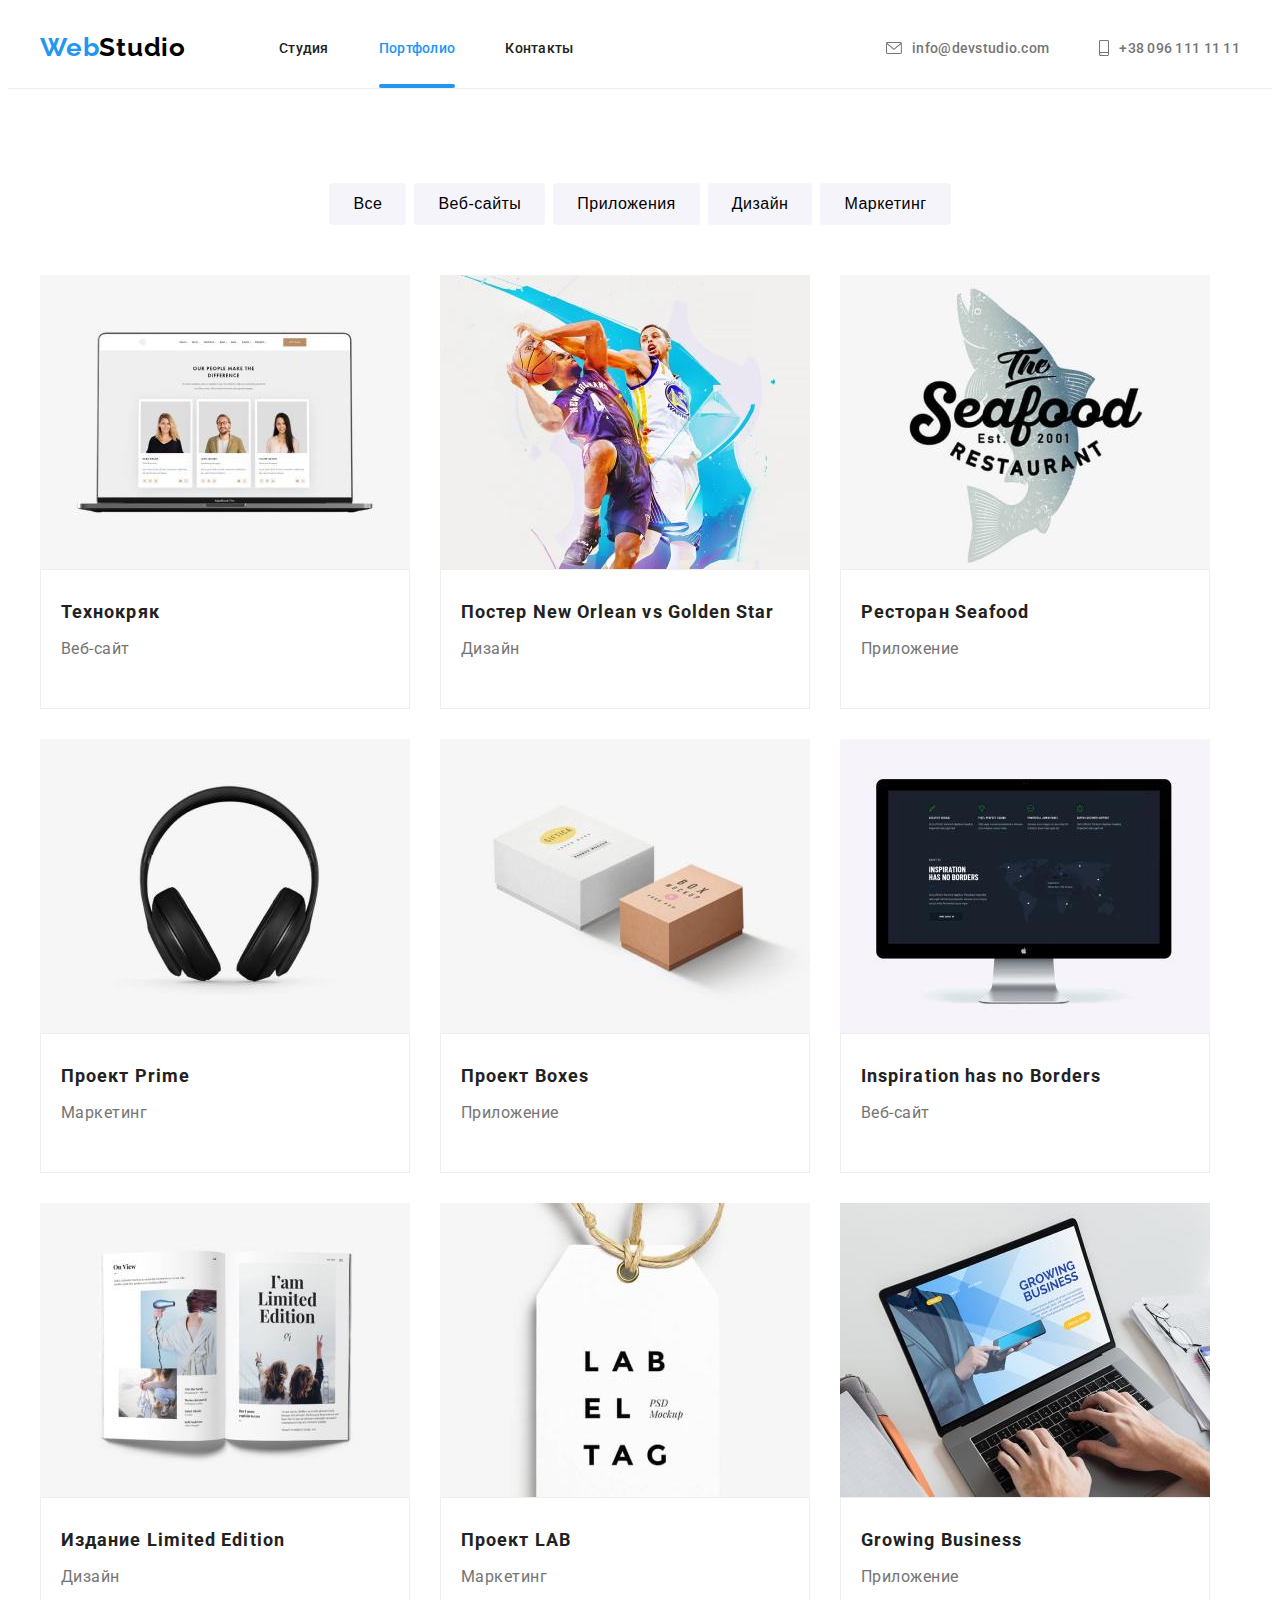
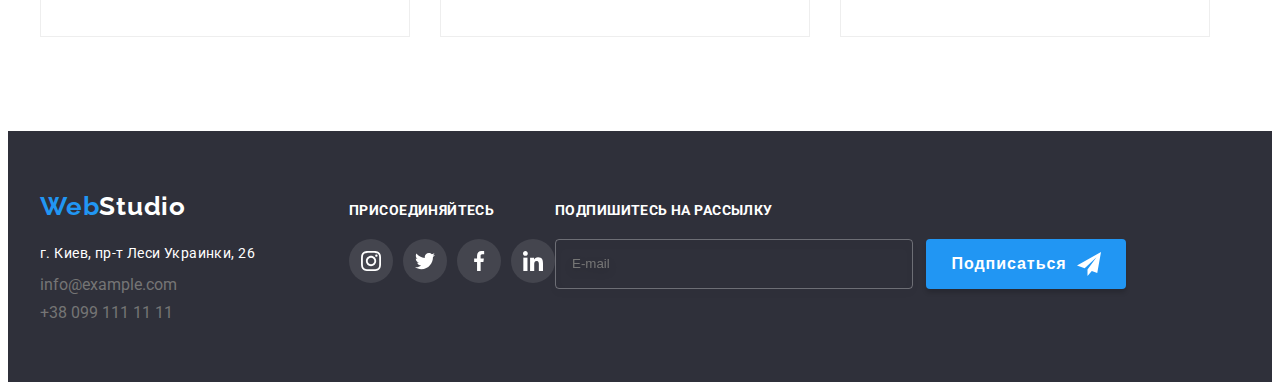
==== portfolio.html @ 6d1132e2 "commit footer-form" ====
<!DOCTYPE html>
<html lang="ru">
<head>
    <meta charset="UTF-8">
    <meta http-equiv="X-UA-Compatible" content="IE=edge">
    <meta name="viewport" content="width=device-width, initial-scale=1.0">
    <title>Портфолио</title>
    <link rel="preconnect" href="https://fonts.googleapis.com">
    <link rel="preconnect" href="https://fonts.gstatic.com" crossorigin>
    <link href="https://fonts.googleapis.com/css2?family=Raleway:wght@700&family=Roboto:wght@400;500;700;900&display=swap" rel="stylesheet">
    <link rel="stylesheet" href="https://cdnjs.cloudflare.com/ajax/libs/modern-normalize/1.1.0/modern-normalize.min.css" integrity="sha512-wpPYUAdjBVSE4KJnH1VR1HeZfpl1ub8YT/NKx4PuQ5NmX2tKuGu6U/JRp5y+Y8XG2tV+wKQpNHVUX03MfMFn9Q==" crossorigin="anonymous" referrerpolicy="no-referrer" />
    <link rel="stylesheet" href="./css/styles.css">
</head>
<body>
    <header>
        <div class="container header-main">
        <a href="./index.html" class="logo top"><span class="logo-web">Web</span><span class="logo-studio">Studio</span></a>
        <nav>
        <ul class="site-nav">
            <li class="site-nav-item"><a href="./index.html" class="site-nav-link">Студия</a></li>
            <li class="site-nav-item"><a href="./portfolio.html" class="site-nav-link-current">Портфолио</a></li>
            <li class="site-nav-item"><a href="" class="site-nav-link">Контакты</a></li>
        </ul>
        </nav>
        <ul class="header-contacts">
            <li class="header-contacts-item">
                <a href="mailto:info@devstudio.com" class="contacts-link">
                <svg class="header-icon-mail">
                    <use href="./images/icons.svg#icon-envelope-hover"></use></svg>
                    info@devstudio.com</a>
            </li>
            <li class="header-contacts-item">
                <a href="tel:+380961111111" class="contacts-link">
                <svg class="header-icon-phone">
                    <use href="./images/icons.svg#icon-smartphone"></use></svg>
                    +38 096 111 11 11</a></li>
        </ul>
    </div>
    </header>
    <main>
        <section class="section portfolio-section">
            <div class="container">
        <h1 class="visually-hidden">Портфолио</h1>
        <ul class="button-list">
            <li class="button-item"><button type="button" class="button-filter">Все</button></li>
            <li class="button-item"><button type="button" class="button-filter">Веб-сайты</button></li>
            <li class="button-item"><button type="button" class="button-filter">Приложения</button></li>
            <li class="button-item"><button type="button" class="button-filter">Дизайн</button></li>
            <li class="button-item"><button type="button" class="button-filter">Маркетинг</button></li>
        </ul>
        <ul class="projects-list">
            <li class="projects-item">
                <a href="" class="projects-link">
                    <div class="projects-animation">                    
                    <img src="./images/p1tehno.jpg" alt="Технокряк" width="370">
                    <p class="projects-overlay">Технокряк это современная площадка распространения коронавируса. Компании используют эту платформу для цифрового шпионажа и атак на защищённые сервера конкурентов.</p>
                    </div>
                    <div class="projects-card">
                    <h2  class="projects-heading">Технокряк</h2>
                    <p class="projects-text">Веб-сайт</p>
                </div>
                </a>                   
            </li>
            <li class="projects-item">
            <a href="" class="projects-link">
                <div class="projects-animation">
                <img src="./images/p2poster.jpg" alt="Постер New Orlean vs Golden Star" width="370">
                <p class="projects-overlay">Технокряк это современная площадка распространения коронавируса. Компании используют эту платформу для цифрового шпионажа и атак на защищённые сервера конкурентов.</p>
                </div>
                <div class="projects-card">
                <h2 class="projects-heading">Постер New Orlean vs Golden Star</h2>
                <p class="projects-text">Дизайн</p>
                </div>
            </a>
            </li>
            <li class="projects-item">
            <a href="" class="projects-link">
                <div class="projects-animation">
                <img src="./images/p3rest.jpg" alt="Ресторан Seafood" width="370">
                <p class="projects-overlay">Технокряк это современная площадка распространения коронавируса. Компании используют эту платформу для цифрового шпионажа и атак на защищённые сервера конкурентов.</p>
            </div>
                <div class="projects-card">
                <h2 class="projects-heading">Ресторан Seafood</h2>
                <p class="projects-text">Приложение</p>
                </div>
            </a> 
            </li>
            <li class="projects-item">
            <a href="" class="projects-link">
                <div class="projects-animation">
                <img src="./images/p4project.jpg" alt="Проект Prime" width="370">
                <p class="projects-overlay">Технокряк это современная площадка распространения коронавируса. Компании используют эту платформу для цифрового шпионажа и атак на защищённые сервера конкурентов.</p>
                </div>
                <div class="projects-card">
                <h2 class="projects-heading">Проект Prime</h2>
                <p class="projects-text">Маркетинг</p>
                </div>
            </a>
            </li>
            <li class="projects-item">
            <a href="" class="projects-link">
                <div class="projects-animation">
                <img src="./images/p5prbox.jpg" alt="Проект Boxes" width="370">
                <p class="projects-overlay">Технокряк это современная площадка распространения коронавируса. Компании используют эту платформу для цифрового шпионажа и атак на защищённые сервера конкурентов.</p>
                </div>
                <div class="projects-card">
                <h2 class="projects-heading">Проект Boxes</h2>
                <p class="projects-text">Приложение</p>
                </div>
            </a>
            </li>
            <li class="projects-item">
            <a href="" class="projects-link">
                <div class="projects-animation">
                <img src="./images/p6insp.jpg" alt="Inspiration has no Borders" width="370">
                <p class="projects-overlay">Технокряк это современная площадка распространения коронавируса. Компании используют эту платформу для цифрового шпионажа и атак на защищённые сервера конкурентов.</p>
                </div>
                <div class="projects-card">
                <h2 class="projects-heading">Inspiration has no Borders</h2>
                <p class="projects-text">Веб-сайт</p>
                </div>
            </a>
            </li>
            <li class="projects-item">
            <a href="" class="projects-link">
                <div class="projects-animation">
                <img src="./images/p7izd.jpg" alt="Издание Limited Edition" width="370">
                <p class="projects-overlay">Технокряк это современная площадка распространения коронавируса. Компании используют эту платформу для цифрового шпионажа и атак на защищённые сервера конкурентов.</p>
                </div>
                <div class="projects-card">
                <h2 class="projects-heading">Издание Limited Edition</h2>
                <p class="projects-text">Дизайн</p>
                </div>
            </a>
            </li>
            <li class="projects-item">
            <a href="" class="projects-link">
                <div class="projects-animation">
                <img src="./images/p8prlab.jpg" alt="Проект LAB" width="370">
                <p class="projects-overlay">Технокряк это современная площадка распространения коронавируса. Компании используют эту платформу для цифрового шпионажа и атак на защищённые сервера конкурентов.</p>
                </div>
                <div class="projects-card">
                <h2 class="projects-heading">Проект LAB</h2>
                <p class="projects-text">Маркетинг</p>
                </div>
            </a>   
            </li>
            <li class="projects-item">
            <a href="" class="projects-link">
                <div class="projects-animation">
                <img src="./images/p9grow.jpg" alt="Growing Business" width="370">
                <p class="projects-overlay">Технокряк это современная площадка распространения коронавируса. Компании используют эту платформу для цифрового шпионажа и атак на защищённые сервера конкурентов.</p>
                </div>
                <div class="projects-card">
                <h2 class="projects-heading">Growing Business</h2>
                <p class="projects-text">Приложение</p>
                </div>
            </a>
            </li>
        </ul>
</div>
</section>
    </main>
    <footer class="footer-section">
        <div class="container footer-objects">
            <div class="footer-contacts">
                <a href="/index.html" class="logo bottom"><span class="logo-web-footer">Web</span><span class="logo-studio-footer">Studio</span></a>
                <address class="adress"> 
                    <ul class="adress-list">
                    <li class="adress-item">
                        <a href="https://goo.gl/maps/PYjoELygdbKVCgsS9" class="adress-map">г. Киев, пр-т Леси Украинки, 26</a>
                    </li>
                    <li class="adress-item">
                    <a href="mailto:info@example.com" class="adress-link">info@example.com</a>
                    </li>
                    <li class="adress-item">
                     <a href="tel:+380991111111" class="adress-link">+38 099 111 11 11</a>
                    </li>
                </ul>
                </address>
            </div>
            <div class="">
                <p class="footer-list-text">ПРИСОЕДИНЯЙТЕСЬ</p>
                <ul class="footer-icons-position">
                    <li class="footer-list">
                        <a href="https://instagram.com/" class="footer-icons-links">
                            <svg class="footer-icon">
                            <use href="./images/icons.svg#icon-instagram"></use></svg>
                        </a>
                    </li>
                    <li class="footer-list">
                        <a href="https://twitter.com/" class="footer-icons-links">
                            <svg class="footer-icon">
                            <use href="./images/icons.svg#icon-twitter"></use></svg>
                        </a>
                    </li>
                    <li class="footer-list">
                        <a href="https://www.facebook.com/"class="footer-icons-links">
                            <svg class="footer-icon">
                                <use href="./images/icons.svg#icon-facebook"></use></svg>
                        </a>
                    </li>
                    <li class="footer-list">
                        <a href="https://www.linkedin.com/"class="footer-icons-links">
                            <svg class="footer-icon">
                                <use href="./images/icons.svg#icon-linkedin"></use></svg>
                           </a>
                    </li>
                </ul>
        </div>
        <div class="">
            <p class="form-text">ПОДПИШИТЕСЬ НА РАССЫЛКУ</p>
                <form action="" class="form-area">
                    <label for="">
                        <input type="text" name="email" placeholder="E-mail" class="form-field">
                    </label>
                <button type="submit" class="form-button">Подписаться
                <svg class="form-button-icon">
                <use href="./images/icons.svg#icon-iconsend"></use></svg>
                </button>
            </form>
         </div>
    </div>
    </footer>
</body>
</html>
---- css/styles.css ----
h1,
h2,
h3,
h4,
h5,
h6 {
margin: 0px;
}
p,
ul {
    margin: 0px;
    padding: 0px;
    list-style: none;
}
button {
    cursor: pointer;
}
img {
    display: block;
    max-width: 100%;
    height: auto;
}
body {
    font-family: 'Roboto', sans-serif;
    background-color: #fff;
}
a {
    text-decoration: none;
}
:root {
    --first-color: #212121;
    --second-color: #757575;
    --title-first-color: #2196F3;
    --title-second-color: #000000;
    --buttom-text-color: white;
    --animation-timing-function: cubic-bezier(0.4, 0, 0.2, 0);
    --animation-duration: 250ms;
  }
.container {
      width: 1200px;
      padding-left: 15px;
      padding-right: 15px;
      margin-left: auto;
      margin-right: auto;
  }
.section {
    padding: 94px 0;
}

/*header*/
header {
    border-bottom: 1px solid #ECECEC;
}
.header-main {
    display: flex;
    align-items:center;
}
.logo {
    display: block;
    margin-right: 93px;
    font-family: Raleway;
    font-weight: 700;
    font-size: 26px;
    line-height: 1.2;
    letter-spacing: 0.03em;
}
.top {
    padding-top: 24px;
    padding-bottom: 24px;
}
.logo-web {
    color: var(--title-first-color);
}
.logo-studio {
    color: var(--title-second-color);
}
.site-nav {
    display: flex;
}
.site-nav-item {
    font-weight: 500;
    font-size: 14px;
    line-height: 1,14;
    letter-spacing: 0.02em; 
    list-style-type: none;   
}
.site-nav-item:not(:last-child) {
    margin-right: 50px;
}
.header-contacts {
    display: flex;
    margin-left: auto; 
}
.header-contacts-item {
    font-weight: 500;
    font-size: 14px;
    line-height: 1,14;
    letter-spacing: 0.02em; 
    list-style-type: none;
}
.header-contacts-item:last-child {
    margin-left: 50px;
}
.site-nav-link, 
.site-nav-link-current {
    display: block;
    padding-top: 32px;
    padding-bottom: 32px;
    color: var(--first-color);
    transition: color var(--animation-duration) var(--animation-timing-function);
}
.site-nav-link:hover,
.site-nav-link:focus {
    color: var(--title-first-color);  
}
.site-nav-link-current {
    position: relative;
    color: var(--title-first-color);
}
.site-nav-link-current::after {
    content: '';
    position: absolute;
    display: block;
    left: 0;
    bottom: 0;
    height: 4px;
    width: 100%;
    background-color: var(--title-first-color);
    border-radius: 2px;
}
.contacts-link {
    display: flex; 
    align-items: center;
    padding-top: 32px;
    padding-bottom: 32px;
    color: var(--second-color);
    transition: color var(--animation-duration) var(--animation-timing-function);   
}
.contacts-link:hover,
.contacts-link:focus {
    color: var(--title-first-color);  
}
.header-icon-mail {
    margin-right: 10px;
    fill: currentColor;
    width: 16px;
    height: 12px;
    transition: fill var(--animation-duration) var(--animation-timing-function);
}
.header-icon-mail:hover,
.header-icon-mail:focus {
    fill: currentColor;
}
.header-icon-phone {
    margin-right: 10px;
    fill: currentColor;
    width: 10px;
    height: 16px;
    transition: fill var(--animation-duration) var(--animation-timing-function);
}
.header-icon-phone:hover,
.header-icon-phone:focus {
    fill: currentColor;
}
/*hero*/
.hero {
    text-align: center;
    background-color: #2F303A;
}
.overlay {
    max-width: 1600px;
    height: 600px;
    margin-left: auto;
    margin-right: auto;
    padding: 200px 0px;
    background-image: linear-gradient(
    rgba(47, 48, 58, 0.4),
    rgba(47, 48, 58, 0.4)),
    url(../images/Imghero.jpg);
    background-size: cover;
    background-repeat: no-repeat;
    background-position: center;
}
.hero-heading {
    margin-bottom: 30px;
    font-weight: 900;
    font-size: 44px;
    line-height: 1.36;
    letter-spacing: 0.06em;
    text-transform: uppercase;
    color: var(--buttom-text-color);
}
.hero-button {
    display: inline-block;
    color: var(--buttom-text-color);
    background-color: var(--title-first-color);
    border: none;
    border-radius: 4px;
    padding: 10px 32px;
    min-width: 200px;
    height: 50px;
    box-shadow: 0px 4px 4px rgba(0, 0, 0, 0.15);
}
.backdrop {
    position: fixed;
    top: 0;
    left: 0;
    width: 100%;
    height: 100%;
    background-color: rgba(0, 0, 0, 0.2);
    transition: color var(--animation-duration) var(--animation-timing-function);
}
.is-hidden {
    visibility: hidden;
    opacity: 0;
    pointer-events: none;
}
.is-hidden .modal  {
    transform: translate(-50%,-50%) scale(1.5);
}
.modal {
    position: absolute;
    top: 50%;
    left: 50%;
    width: 528px;
    height: 581px;
    background-color: var(--buttom-text-color);
    box-shadow: 0px 1px 3px rgba(0, 0, 0, 0.12), 0px 1px 1px rgba(0, 0, 0, 0.14), 0px 2px 1px rgba(0, 0, 0, 0.2);
    border-radius: 4px;
    transform: translate(-50%,-50%) scale(1);
    transition: transform var(--animation-duration) var(--animation-timing-function);
}
.button-close {
    display: flex;
    justify-content: center;
    align-items: center;
    position: absolute;
    top: 8px;
    right: 8px;
    border-radius: 50%;
    width: 30px;
    height: 30px;
    border: 1px solid rgba(0, 0, 0, 0.1);
    transition: fill var(--animation-duration) var(--animation-timing-function);
}
.button-close:hover {
    fill: var(--title-first-color);
}
.button-close-icon {
    width: 18px;
    height: 18px;
}
/*about-company*/
.visually-hidden {
        position: absolute;
        clip: rect(0 0 0 0);
        width: 1px;
        height: 1px;
        margin: -1px;
 }
.about-company-list {
    display: flex;
}
.about-company-item:not(:last-child){
    margin-right: 30px;
}
.about-company-icon {
    width: 70px;
    height: 70px;
}
.about-company-icon-back {
    display: flex;
    justify-content: center;
    align-items: center;
    margin-bottom: 30px;
    width: 270px;
    height: 120px;
    background-color: #F5F4FA;
    border-radius: 4px;
}
.about-company-heading {
    margin-bottom: 10px;
    font-weight: 700;
    font-size: 14px;
    line-height: 1.14;
    letter-spacing: 0.03em;
    text-transform: uppercase;
    color: var(--first-color);
}
.about-company-text {
    width: 270px;
    font-size: 14px;
    line-height: 1.71;
    letter-spacing: 0.03em;
    color: var(--second-color);
}
/*our-work*/
.our-work {
    padding-top: 0;
}
.our-work-heading {
    margin-bottom: 50px;
    font-weight: 700;
    font-size: 36px;
    line-height: 1.16;
    text-align: center;
    letter-spacing: 0.03em;
    color: var(--first-color);
}
.our-work-list {
    display: flex;
}
.our-work-item:not(:last-child){
    margin-right: 30px;
}
.our-work-thumb {
    position: relative;
    
}
.our-work-animation {
    display: flex;
    justify-content: center;
    align-items: center;
    position: absolute;
    height: 70px;
    left: 0;
    right: 0;
    bottom: 0;
    background-color: rgba(47, 48, 58, 0.8);
    
    font-weight: 700;
    font-size: 14px;
    line-height: 1.14;
    text-align: center;
    letter-spacing: 0.03em;
    text-transform: uppercase;
    color: var(--buttom-text-color);
}
/*our-team*/
.our-team {
    background-color: #F5F4FA;
}
.our-team-heading {
    margin-bottom: 50px;
    font-weight: 700;
    font-size: 36px;
    line-height: 1.16;
    text-align: center;
    letter-spacing: 0.03em;
    color: var(--first-color);
}
.our-team-list {
    display: flex; 
}
.team-card {
    padding: 30px 0px;
    border: 1px solid #EEEEEE;
}
.our-team-item {
    background-color: var(--buttom-text-color);
    border-radius: 0px 0px 4px 4px;
    box-shadow: 0px 1px 3px rgba(0, 0, 0, 0.12), 0px 1px 1px rgba(0, 0, 0, 0.14), 0px 2px 1px rgba(0, 0, 0, 0.2);
    text-align: center;
}
.our-team-item:not(:last-child){
    margin-right: 30px;
} 
.our-team-list-heading {
    margin-bottom: 10px;
    font-weight: 500;
    font-size: 16px;
    line-height: 19px;
    letter-spacing: 0.03em;
    color: var(--first-color);
    text-align: center;
}
.our-team-list-text {
    margin-bottom: 16px;
    font-size: 16px;
    line-height: 1.18;
    letter-spacing: 0.03em;
    color: var(--second-color);
    text-align: center;
}
.our-team-social {
    display: inline-flex;
    align-content: center;
}
.our-team-social-links {
    margin-right: 10px;
}
.our-team-social-links:not(:last-child) {
    margin-right: 10px;
}
.our-team-icon {
    width: 20px;
    height: 20px;
}
.our-team-icon-back {
    display: flex;
    align-items: center;
    justify-content: center;
    width: 44px;
    height: 44px;
    border-radius: 50%;
    fill: #AFB1B8;
    transition: fill var(--animation-duration) var(--animation-timing-function),
    background-color var(--animation-duration) var(--animation-timing-function);
}
.our-team-icon-back:hover,
.our-team-icon-back:focus {
    fill: var(--buttom-text-color);
    background-color: var(--title-first-color);
}
/*our-customers*/
.our-cusromers-header {
    margin-bottom: 50px;
    font-weight: 700;
    font-size: 36px;
    line-height: 1.16;
    text-align: center;
    letter-spacing: 0.03em;
    color: var(--first-color);
}
.our-cusromers-list {
    display: flex;
}
.our-cusromers-items:not(:last-child) {
    margin-right: 30px;
}
.our-cusromers-link {
    display: flex;
    justify-content: center;
    align-items: center;
    width: 170px;
    height: 92px;
    fill: #AFB1B8;
    border: 1px solid #AFB1B8;
    border-radius: 4px;
    transition: fill var(--animation-duration) var(--animation-timing-function),
    border var(--animation-duration) var(--animation-timing-function);
}
.our-cusromers-link:hover,
.our-cusromers-link:focus {
    fill: var(--title-first-color);
    border: 1px solid var(--title-first-color);
}
.our-cusromers-icons {
    width: 106px;
    height: 60px; 
}
/*footer*/
.footer-section {
    padding-top: 60px;
    padding-bottom: 60px;
    background-color: #2F303A;
}
.footer-objects {
    display: flex;
    align-items: baseline;
}
.footer-contacts {
    margin-right: 70px;
}
.bottom {
    margin-bottom: 20px;
}
.logo-web-footer {
    color: var(--title-first-color);
}
.logo-studio-footer {
    color: var(--buttom-text-color);
}
.adress {
    font-style: normal;
}
.adress-item:not(:last-child) {
    margin-bottom: 9px;
}
.adress-map {
    font-size: 14px;
    line-height: 1.71;
    letter-spacing: 0.03em;
    color: var(--buttom-text-color);
}
.adress-link {
    color: var(--second-color); 
    transition: color var(--animation-duration) var(--animation-timing-function);    
}
.adress-link:hover,
.adress-link:focus {
    color: var(--title-first-color);
}
/*footer-icons*/
.footer-list-block {
    margin-right: 93px;
}
.footer-list-text {
    margin-bottom: 20px;
    font-weight: 700;
    font-size: 14px;
    line-height: 1.14;
    letter-spacing: 0.03em;
    color: var(--buttom-text-color);
}   
.footer-list:not(:last-child) {
    margin-right: 10px;
}
.footer-icons-position {
    display: flex;
    justify-content: center;
    align-items: center;
}
.footer-icon {
    width: 20px;
    height: 20px;
    transition: fill var(--animation-duration) var(--animation-timing-function);
}
.footer-icon:hover,
.footer-icon:focus {
    fill: var(--buttom-text-color);
}
.footer-icons-links {
    display: flex;
    justify-content: center;
    align-items: center;
    width: 44px;
    height: 44px;
    fill: var(--buttom-text-color);
    border-radius: 50%;
    background-color: rgba(255, 255, 255, 0.1);
    transition: background-color var(--animation-duration) var(--animation-timing-function);
}
.footer-icons-links:hover,
.footer-icons-links:focus {
    background-color: var(--title-first-color);
}
/*footer-form*/
.form-text {
    display: flex;
    margin-bottom: 20px;
    font-weight: 700;
    font-size: 14px;
    line-height: 1.14;
    letter-spacing: 0.03em;
    color: var(--buttom-text-color);
}
.form-area {
    display: flex;
}
.form-field {
    display: flex;  
    align-items: center;
    margin-right: 13px;
    padding: 15px 16px;
    width: 358px;
    height: 50px;
    border: 1px solid rgba(255, 255, 255, 0.3);
    box-sizing: border-box;
    filter: drop-shadow(0px 4px 4px rgba(0, 0, 0, 0.15));
    border-radius: 4px;
    background-color: transparent;
}
.form-field input::placeholder {
    font-size: 16px;
    line-height: 1.25;
    letter-spacing: 0.03em;                          
    color: rgba(255, 255, 255, 0.6);
}
.form-button {
    display: flex;
    justify-content: center;
    align-items: center;
    width: 200px;
    height: 50px;
    font-weight: 700;
    font-size: 16px;
    line-height: 1.87;
    letter-spacing: 0.06em;
    color: #FFFFFF;
    background-color: #2196F3;
    box-shadow: 0px 4px 4px rgba(0, 0, 0, 0.15);
    border-radius: 4px;
    border: none;
}
.form-button-icon {
    margin-left: 10px;
    width: 24px;
    height: 24px;
    fill: #fff;
}
/*portfolio*/
/*filter*/
.button-list {
    display: flex;
    justify-content: center;
    margin-bottom: 50px;
}
.button-item:not(:last-child) {
    margin-right: 8px;
}
.button-filter {
    display: inline-block;
    padding: 6px 22px;
    border-radius: 4px;
    min-width: 73px;
    text-align: center;

    font-weight: 500;
    font-size: 16px;
    line-height: 1.62;
    text-align: center;
    letter-spacing: 0.03em;
    background: #F5F4FA;
    color: var(--title-second-color);
    border-color: transparent;
    transition: color var(--animation-duration) var(--animation-timing-function),
    background-color var(--animation-duration) var(--animation-timing-function),
    box-shadow var(--animation-duration) var(--animation-timing-function);
}
.button-filter:hover,
.button-filter:focus {
    color: var(--buttom-text-color);
    background-color: var(--title-first-color);
    box-shadow: 0px 3px 1px rgba(0, 0, 0, 0.1), 0px 1px 2px rgba(0, 0, 0, 0.08), 0px 2px 2px rgba(0, 0, 0, 0.12);
}
/*projects*/
.projects-list {
    display: flex;
    flex-wrap: wrap;
}
.projects-item:not(:nth-child(3n)) {
    margin-right: 30px;}

.projects-item:not(:nth-last-child(-n+3)) {
    margin-bottom: 30px;
}
.projects-link {
    display: block;
    transition: box-shadow var(--animation-duration) var(--animation-timing-function);
}
.projects-link:hover .projects-overlay,
.projects-link:focus .projects-overlay {
    transform: translateY(0%);
}
.projects-link:hover,
.projects-link:focus {
    box-shadow: 0px 1px 1px rgba(0, 0, 0, 0.12), 0px 4px 4px rgba(0, 0, 0, 0.06), 1px 4px 6px rgba(0, 0, 0, 0.16);
}
.projects-animation {
    position: relative;
    overflow: hidden;
}
.projects-overlay {
    display: flex;
    justify-content: center;
    align-items: center;
    position: absolute;
    padding: 63px 24px;
    width: 100%;
    height: 100%;
    bottom: 0;
    left: 0;
    font-size: 18px;
    line-height: 1.55;
    letter-spacing: 0.03em;
    color: var(--buttom-text-color);
    background-color: rgba(33, 150, 243, 0.9);
    transform: translateY(100%);
    transition: transform var(--animation-duration) var(--animation-timing-function);
}
.projects-card {
    padding: 24px 20px;
    border: 1px solid #EEEEEE;
}
.projects-heading {
    margin-bottom: 4px;
    font-weight: 700;
    font-size: 18px;
    line-height: 2;
    letter-spacing: 0.06em;
    color: var(--first-color);
}
.projects-text {
    margin-bottom: 20px;
    font-size: 16px;
    line-height: 1.87;
    letter-spacing: 0.03em;
    color: var(--second-color);
}
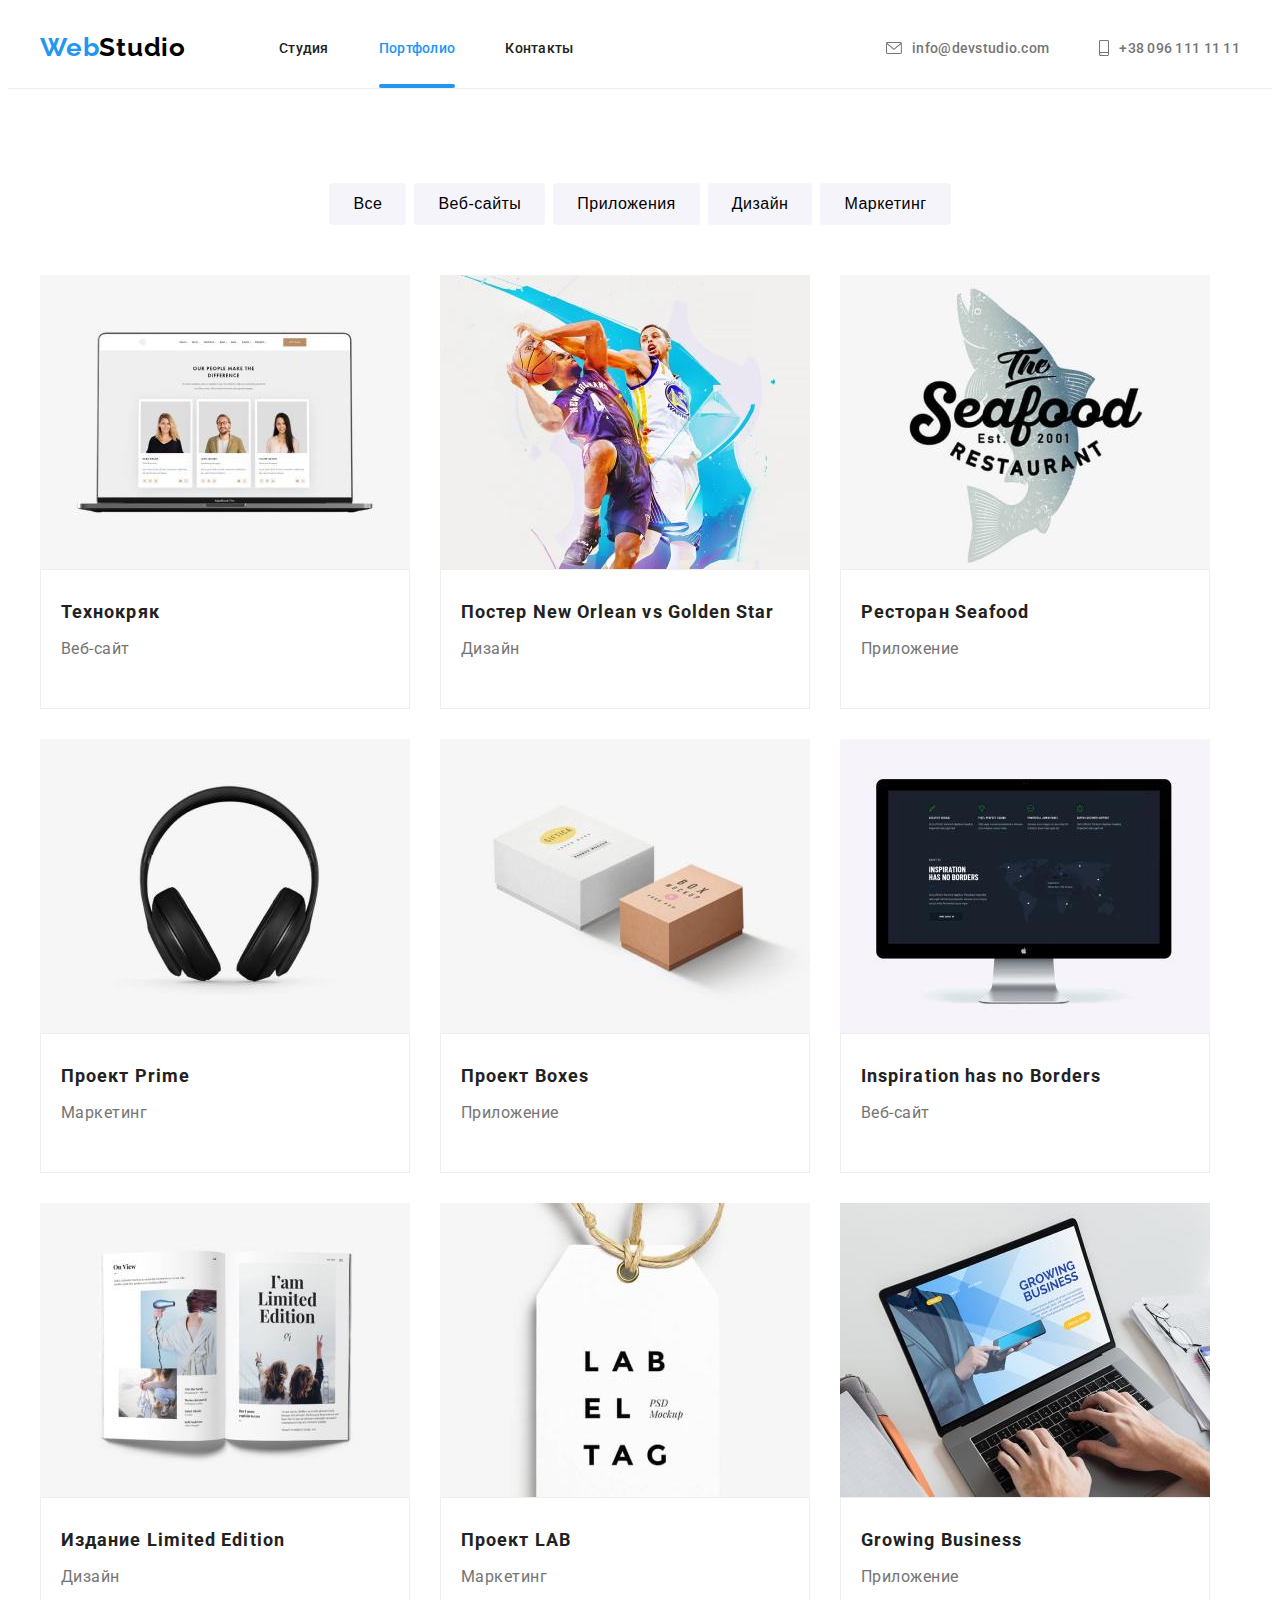
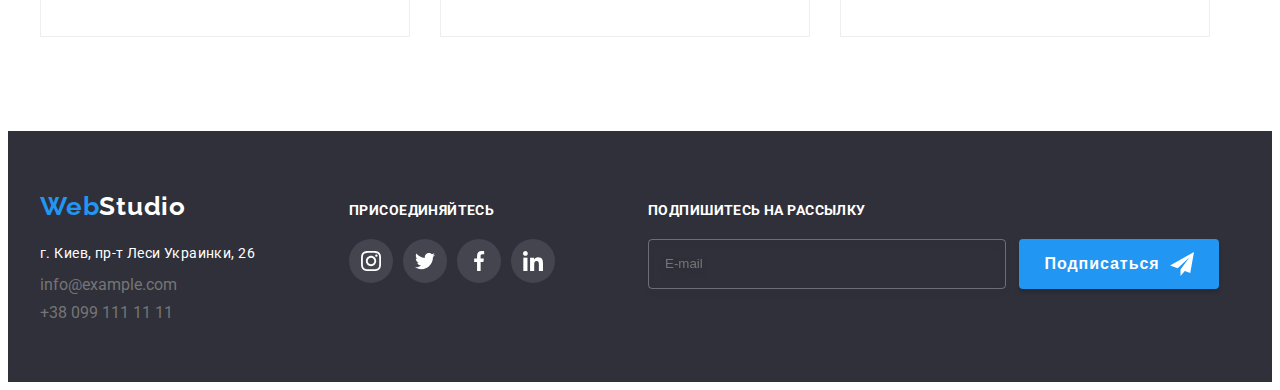
==== commit c6ca775e: "1.2" ====
--- a/portfolio.html
+++ b/portfolio.html
@@ -179,7 +179,7 @@
                 </ul>
                 </address>
             </div>
-            <div class="">
+            <div class="footer-list-block">
                 <p class="footer-list-text">ПРИСОЕДИНЯЙТЕСЬ</p>
                 <ul class="footer-icons-position">
                     <li class="footer-list">
@@ -211,8 +211,8 @@
         <div class="">
             <p class="form-text">ПОДПИШИТЕСЬ НА РАССЫЛКУ</p>
                 <form action="" class="form-area">
-                    <label for="">
-                        <input type="text" name="email" placeholder="E-mail" class="form-field">
+                    <label for="email">
+                        <input type="email" name="email" id="email" placeholder="E-mail" class="form-field">
                     </label>
                 <button type="submit" class="form-button">Подписаться
                 <svg class="form-button-icon">
--- a/css/styles.css
+++ b/css/styles.css
@@ -201,6 +201,7 @@
     height: 50px;
     box-shadow: 0px 4px 4px rgba(0, 0, 0, 0.15);
 }
+/*modal window*/
 .backdrop {
     position: fixed;
     top: 0;
@@ -230,6 +231,139 @@
     transform: translate(-50%,-50%) scale(1);
     transition: transform var(--animation-duration) var(--animation-timing-function);
 }
+.modal-header {
+    display: flex;
+    justify-content: center;
+    align-items: center;
+    margin-top: 40px;
+    margin-bottom: 12px;
+    font-weight: 700;
+    font-size: 20px;
+    line-height: 1.15;
+    letter-spacing: 0.03em;
+    color: #212121;
+}
+.modal-form {
+    margin-left: 40px;
+    margin-right: 40px; 
+}
+.modal-form-field {
+    display: flex;
+    flex-direction: column;
+    margin-bottom: 10px;
+}
+.modal-form-lable {
+    position: relative;
+    display: flex;
+    flex-direction: column;
+    text-align: left;
+    font-size: 12px;
+    line-height: 1.167;
+    letter-spacing: 0.01em;
+    color: #757575;
+}
+.modal-form-input {
+    margin-top: 4px;
+    padding: 11px 0px 11px 42px;
+    height: 40px;
+    border: 1px solid rgba(33, 33, 33, 0.2);
+    box-sizing: border-box;
+    border-radius: 4px;
+    transition: border var(--animation-duration) var(--animation-timing-function);
+}
+.modal-icon {
+    position: absolute;
+    display: inline-block;
+    left: 12px;
+    top: 50%;
+    fill: var(--title-second-color);
+    transition: fill var(--animation-duration) var(--animation-timing-function);
+}
+.modal-form-lable:focus-within > .modal-form-input {
+    outline: none;
+    border-color: var(--title-first-color);
+}
+.modal-form-lable:focus-within > .modal-icon {
+    outline: none;
+    fill: var(--title-first-color);
+}
+.form-comment {
+    padding: 12px 16px;
+    margin-bottom: 10px;
+    margin-top: 4px;
+    height: 120px;
+    font-size: 12px;
+    line-height: 1.16;
+    letter-spacing: 0.01em;
+        border: 1px solid rgba(33, 33, 33, 0.2);
+    box-sizing: border-box;
+    border-radius: 4px;
+    resize: none;
+    transition: border var(--animation-duration) var(--animation-timing-function), 
+    color var(--animation-duration) var(--animation-timing-function);
+}
+.form-comment:focus {
+    outline: none;
+    border: 1px solid var(--title-first-color)
+}
+.form-comment::placeholder {
+    font-size: 12px;
+    line-height: 1.14;
+    letter-spacing: 0.01em;
+    color: rgba(117, 117, 117, 0.5);
+}
+.checkbox-label {
+    display: flex;
+    align-items: center;
+    margin-bottom: 20px;
+    font-size: 14px;
+    line-height: 1.71;
+    letter-spacing: 0.03em;
+    color: #757575;
+}
+.icon-tick {
+    display: flex;
+    margin-left: 12px;
+    margin-right: 8.38px;
+    width: 16px;
+    height: 15px;
+    border: 2px solid #000000;
+    border-radius: 2px;
+    transition: border var(--animation-duration) var(--animation-timing-function);
+}
+.checkbox:checked + .icon-tick {
+    background-color: var(--title-first-color);
+    background-image: url(../images/tick.svg);
+    background-size: contain;
+    border-color: var(--title-first-color);
+}
+.checkbox-link {
+    text-decoration-line: underline;
+    color: #2196F3;
+}
+.button-submit {
+    display: flex;
+    justify-content: center;
+    align-items: center;
+}
+.modal-button-submit {
+    display: flex;
+    justify-content: center;
+    align-items: center;
+    width: 200px;
+    height: 50px;
+    border: none;
+    font-weight: 700;
+    font-size: 16px;
+    line-height: 1.87;
+    letter-spacing: 0.06em;
+    color: #FFFFFF;
+    color: var(--buttom-text-color);
+    background-color: var(--title-first-color);
+    box-shadow: 0px 4px 4px rgba(0, 0, 0, 0.15);
+    border-radius: 4px;
+    transition: color var(--animation-duration) var(--animation-timing-function);
+}
 .button-close {
     display: flex;
     justify-content: center;
@@ -240,6 +374,7 @@
     border-radius: 50%;
     width: 30px;
     height: 30px;
+    background: #FFFFFF;
     border: 1px solid rgba(0, 0, 0, 0.1);
     transition: fill var(--animation-duration) var(--animation-timing-function);
 }
@@ -252,11 +387,11 @@
 }
 /*about-company*/
 .visually-hidden {
-        position: absolute;
-        clip: rect(0 0 0 0);
-        width: 1px;
-        height: 1px;
-        margin: -1px;
+    position: absolute;
+    clip: rect(0 0 0 0);
+    width: 1px;
+    height: 1px;
+    margin: -1px;
  }
 .about-company-list {
     display: flex;
